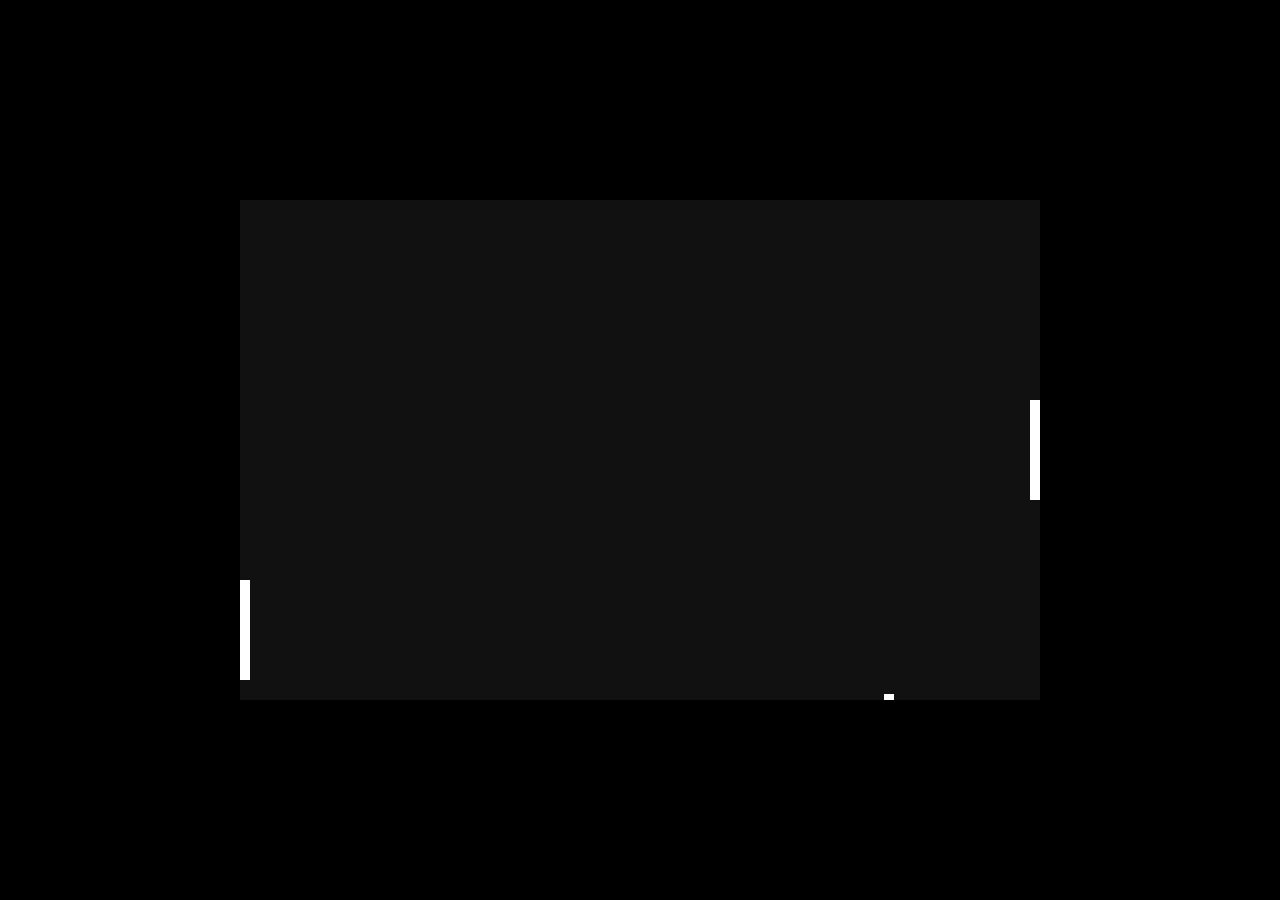
==== index.html @ 289d3db4 "add pong game" ====
<!DOCTYPE html>
<html lang="de">
<head>
    <meta charset="UTF-8">
    <title>Pong</title>
    <style>
        body {
            margin: 0;
            background: black;
            display: flex;
            justify-content: center;
            align-items: center;
            height: 100vh;
        }
        canvas {
            background: #111;
        }
    </style>
</head>
<body>

<canvas id="game" width="800" height="500"></canvas>

<script>
const canvas = document.getElementById("game");
const ctx = canvas.getContext("2d");

// Paddle
const paddleWidth = 10;
const paddleHeight = 100;

let leftY = 200;
let rightY = 200;

// Ball
let ballX = 400;
let ballY = 250;
let ballSize = 10;

let ballSpeedX = 4;
let ballSpeedY = 4;

// Steuerung
let upPressed = false;
let downPressed = false;

document.addEventListener("keydown", (e) => {
    if (e.key === "ArrowUp") upPressed = true;
    if (e.key === "ArrowDown") downPressed = true;
});

document.addEventListener("keyup", (e) => {
    if (e.key === "ArrowUp") upPressed = false;
    if (e.key === "ArrowDown") downPressed = false;
});

// Spiel-Loop
function draw() {
    ctx.clearRect(0, 0, canvas.width, canvas.height);

    // Spieler bewegen
    if (upPressed) rightY -= 5;
    if (downPressed) rightY += 5;

    // einfache KI links
    if (ballY < leftY + paddleHeight / 2) leftY -= 3;
    if (ballY > leftY + paddleHeight / 2) leftY += 3;

    // Ball bewegen
    ballX += ballSpeedX;
    ballY += ballSpeedY;

    // Kollision oben/unten
    if (ballY <= 0 || ballY >= canvas.height) {
        ballSpeedY *= -1;
    }

    // Kollision links
    if (
        ballX <= paddleWidth &&
        ballY > leftY &&
        ballY < leftY + paddleHeight
    ) {
        ballSpeedX *= -1;
    }

    // Kollision rechts
    if (
        ballX >= canvas.width - paddleWidth &&
        ballY > rightY &&
        ballY < rightY + paddleHeight
    ) {
        ballSpeedX *= -1;
    }

    // Reset wenn raus
    if (ballX < 0 || ballX > canvas.width) {
        ballX = 400;
        ballY = 250;
    }

    // Zeichnen
    ctx.fillStyle = "white";

    // linkes Paddle
    ctx.fillRect(0, leftY, paddleWidth, paddleHeight);

    // rechtes Paddle
    ctx.fillRect(canvas.width - paddleWidth, rightY, paddleWidth, paddleHeight);

    // Ball
    ctx.fillRect(ballX, ballY, ballSize, ballSize);

    requestAnimationFrame(draw);
}

draw();
</script>

</body>
</html>
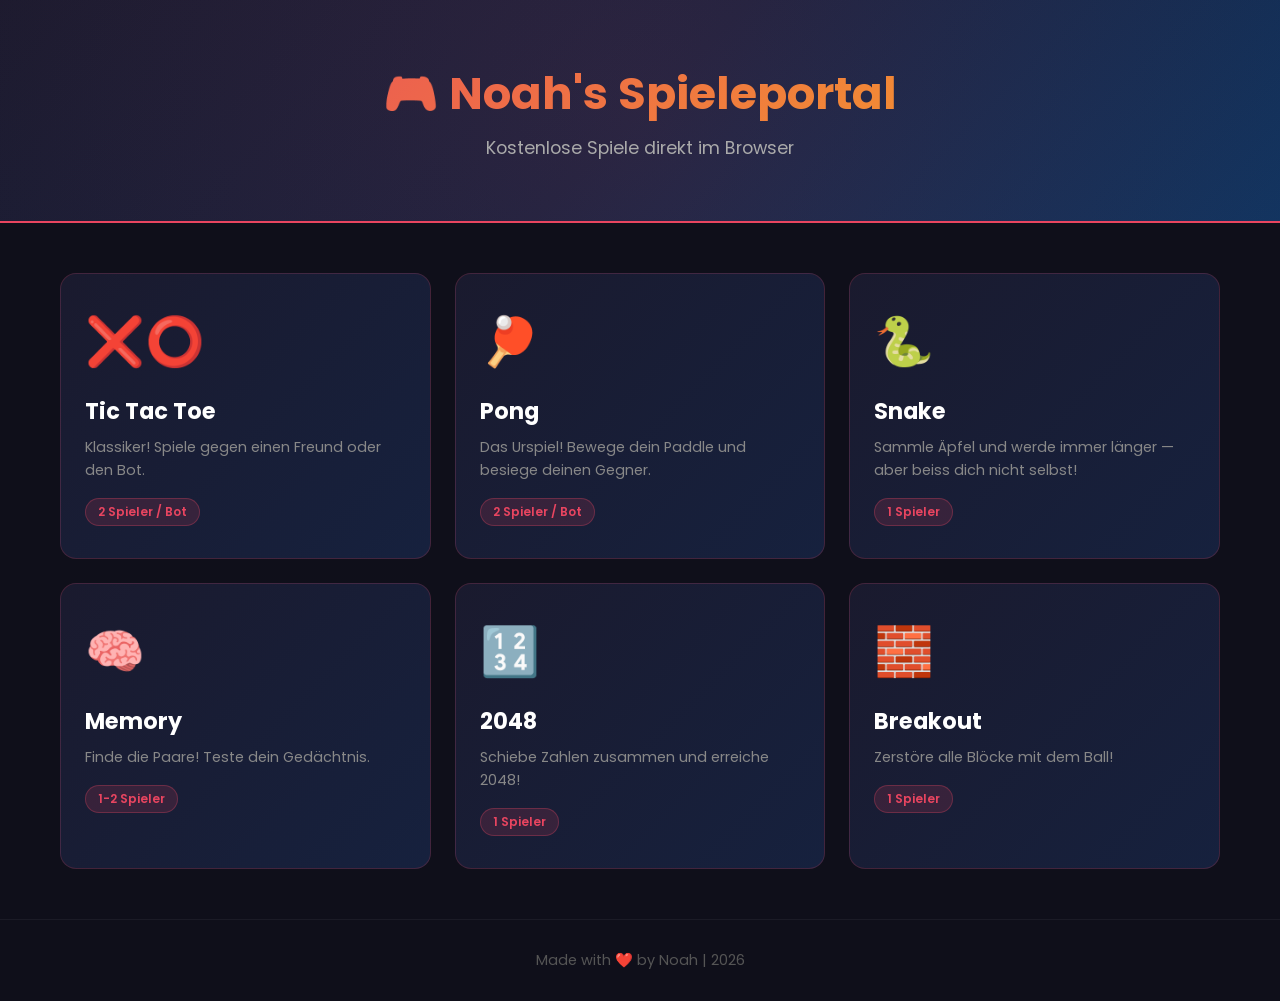
==== commit 7fd9f478: "neuer Spiele Server" ====
--- a/index.html
+++ b/index.html
@@ -1,121 +1,69 @@
-<!DOCTYPE html>
-<html lang="de">
-<head>
-    <meta charset="UTF-8">
-    <title>Pong</title>
-    <style>
-        body {
-            margin: 0;
-            background: black;
-            display: flex;
-            justify-content: center;
-            align-items: center;
-            height: 100vh;
-        }
-        canvas {
-            background: #111;
-        }
-    </style>
-</head>
-<body>
-
-<canvas id="game" width="800" height="500"></canvas>
-
-<script>
-const canvas = document.getElementById("game");
-const ctx = canvas.getContext("2d");
-
-// Paddle
-const paddleWidth = 10;
-const paddleHeight = 100;
-
-let leftY = 200;
-let rightY = 200;
-
-// Ball
-let ballX = 400;
-let ballY = 250;
-let ballSize = 10;
-
-let ballSpeedX = 4;
-let ballSpeedY = 4;
-
-// Steuerung
-let upPressed = false;
-let downPressed = false;
-
-document.addEventListener("keydown", (e) => {
-    if (e.key === "ArrowUp") upPressed = true;
-    if (e.key === "ArrowDown") downPressed = true;
-});
-
-document.addEventListener("keyup", (e) => {
-    if (e.key === "ArrowUp") upPressed = false;
-    if (e.key === "ArrowDown") downPressed = false;
-});
-
-// Spiel-Loop
-function draw() {
-    ctx.clearRect(0, 0, canvas.width, canvas.height);
-
-    // Spieler bewegen
-    if (upPressed) rightY -= 5;
-    if (downPressed) rightY += 5;
-
-    // einfache KI links
-    if (ballY < leftY + paddleHeight / 2) leftY -= 3;
-    if (ballY > leftY + paddleHeight / 2) leftY += 3;
-
-    // Ball bewegen
-    ballX += ballSpeedX;
-    ballY += ballSpeedY;
-
-    // Kollision oben/unten
-    if (ballY <= 0 || ballY >= canvas.height) {
-        ballSpeedY *= -1;
-    }
-
-    // Kollision links
-    if (
-        ballX <= paddleWidth &&
-        ballY > leftY &&
-        ballY < leftY + paddleHeight
-    ) {
-        ballSpeedX *= -1;
-    }
-
-    // Kollision rechts
-    if (
-        ballX >= canvas.width - paddleWidth &&
-        ballY > rightY &&
-        ballY < rightY + paddleHeight
-    ) {
-        ballSpeedX *= -1;
-    }
-
-    // Reset wenn raus
-    if (ballX < 0 || ballX > canvas.width) {
-        ballX = 400;
-        ballY = 250;
-    }
-
-    // Zeichnen
-    ctx.fillStyle = "white";
-
-    // linkes Paddle
-    ctx.fillRect(0, leftY, paddleWidth, paddleHeight);
-
-    // rechtes Paddle
-    ctx.fillRect(canvas.width - paddleWidth, rightY, paddleWidth, paddleHeight);
-
-    // Ball
-    ctx.fillRect(ballX, ballY, ballSize, ballSize);
-
-    requestAnimationFrame(draw);
-}
-
-draw();
-</script>
-
-</body>
-</html>+<!DOCTYPE html>
+<html lang="de">
+<head>
+    <meta charset="UTF-8">
+    <meta name="viewport" content="width=device-width, initial-scale=1.0">
+    <title>🎮 Noah's Spieleportal</title>
+    <link rel="stylesheet" href="css/style.css">
+    <link rel="preconnect" href="https://fonts.googleapis.com">
+    <link href="https://fonts.googleapis.com/css2?family=Poppins:wght@400;600;700&display=swap" rel="stylesheet">
+</head>
+<body>
+    <header>
+        <div class="header-content">
+            <h1>🎮 Noah's Spieleportal</h1>
+            <p>Kostenlose Spiele direkt im Browser</p>
+        </div>
+    </header>
+
+    <main>
+        <section class="games-grid">
+            <a href="games/tictactoe.html" class="game-card">
+                <div class="game-icon">❌⭕</div>
+                <h2>Tic Tac Toe</h2>
+                <p>Klassiker! Spiele gegen einen Freund oder den Bot.</p>
+                <span class="game-tag">2 Spieler / Bot</span>
+            </a>
+
+            <a href="games/pong.html" class="game-card">
+                <div class="game-icon">🏓</div>
+                <h2>Pong</h2>
+                <p>Das Urspiel! Bewege dein Paddle und besiege deinen Gegner.</p>
+                <span class="game-tag">2 Spieler / Bot</span>
+            </a>
+
+            <a href="games/snake.html" class="game-card">
+                <div class="game-icon">🐍</div>
+                <h2>Snake</h2>
+                <p>Sammle Äpfel und werde immer länger — aber beiss dich nicht selbst!</p>
+                <span class="game-tag">1 Spieler</span>
+            </a>
+
+            <a href="games/memory.html" class="game-card">
+                <div class="game-icon">🧠</div>
+                <h2>Memory</h2>
+                <p>Finde die Paare! Teste dein Gedächtnis.</p>
+                <span class="game-tag">1-2 Spieler</span>
+            </a>
+
+            <a href="games/2048.html" class="game-card">
+                <div class="game-icon">🔢</div>
+                <h2>2048</h2>
+                <p>Schiebe Zahlen zusammen und erreiche 2048!</p>
+                <span class="game-tag">1 Spieler</span>
+            </a>
+
+            <a href="games/breakout.html" class="game-card">
+                <div class="game-icon">🧱</div>
+                <h2>Breakout</h2>
+                <p>Zerstöre alle Blöcke mit dem Ball!</p>
+                <span class="game-tag">1 Spieler</span>
+            </a>
+        </section>
+    </main>
+
+    <footer>
+        <p>Made with ❤️ by Noah | 2026</p>
+    </footer>
+</body>
+</html>
--- a/css/style.css
+++ b/css/style.css
@@ -0,0 +1,267 @@
+* {
+    margin: 0;
+    padding: 0;
+    box-sizing: border-box;
+}
+
+body {
+    font-family: 'Poppins', sans-serif;
+    background: #0f0f1a;
+    color: #fff;
+    min-height: 100vh;
+}
+
+/* HEADER */
+header {
+    background: linear-gradient(135deg, #1a1a2e 0%, #16213e 50%, #0f3460 100%);
+    padding: 60px 20px;
+    text-align: center;
+    border-bottom: 2px solid #e94560;
+    position: relative;
+    overflow: hidden;
+}
+
+header::before {
+    content: '';
+    position: absolute;
+    top: -50%;
+    left: -50%;
+    width: 200%;
+    height: 200%;
+    background: radial-gradient(circle, rgba(233,69,96,0.1) 0%, transparent 60%);
+    animation: pulse 4s ease-in-out infinite;
+}
+
+@keyframes pulse {
+    0%, 100% { transform: scale(1); opacity: 0.5; }
+    50% { transform: scale(1.1); opacity: 1; }
+}
+
+header h1 {
+    font-size: 2.8rem;
+    font-weight: 700;
+    background: linear-gradient(135deg, #e94560, #f5a623);
+    -webkit-background-clip: text;
+    -webkit-text-fill-color: transparent;
+    background-clip: text;
+    position: relative;
+    z-index: 1;
+}
+
+header p {
+    font-size: 1.1rem;
+    color: #aaa;
+    margin-top: 8px;
+    position: relative;
+    z-index: 1;
+}
+
+/* MAIN */
+main {
+    max-width: 1200px;
+    margin: 0 auto;
+    padding: 50px 20px;
+}
+
+/* GAMES GRID */
+.games-grid {
+    display: grid;
+    grid-template-columns: repeat(auto-fill, minmax(300px, 1fr));
+    gap: 24px;
+}
+
+.game-card {
+    background: linear-gradient(135deg, #1a1a2e, #16213e);
+    border: 1px solid rgba(233, 69, 96, 0.2);
+    border-radius: 16px;
+    padding: 32px 24px;
+    text-decoration: none;
+    color: #fff;
+    transition: all 0.3s ease;
+    position: relative;
+    overflow: hidden;
+    cursor: pointer;
+}
+
+.game-card::before {
+    content: '';
+    position: absolute;
+    top: 0;
+    left: 0;
+    right: 0;
+    bottom: 0;
+    background: linear-gradient(135deg, rgba(233,69,96,0.05), transparent);
+    opacity: 0;
+    transition: opacity 0.3s ease;
+}
+
+.game-card:hover {
+    transform: translateY(-6px);
+    border-color: #e94560;
+    box-shadow: 0 20px 40px rgba(233, 69, 96, 0.2);
+}
+
+.game-card:hover::before {
+    opacity: 1;
+}
+
+.game-icon {
+    font-size: 3rem;
+    margin-bottom: 16px;
+    display: block;
+}
+
+.game-card h2 {
+    font-size: 1.4rem;
+    font-weight: 700;
+    margin-bottom: 8px;
+    color: #fff;
+}
+
+.game-card p {
+    font-size: 0.9rem;
+    color: #888;
+    line-height: 1.6;
+    margin-bottom: 16px;
+}
+
+.game-tag {
+    display: inline-block;
+    background: rgba(233, 69, 96, 0.15);
+    color: #e94560;
+    border: 1px solid rgba(233, 69, 96, 0.3);
+    padding: 4px 12px;
+    border-radius: 20px;
+    font-size: 0.75rem;
+    font-weight: 600;
+}
+
+/* FOOTER */
+footer {
+    text-align: center;
+    padding: 30px;
+    color: #555;
+    font-size: 0.9rem;
+    border-top: 1px solid rgba(255,255,255,0.05);
+}
+
+/* GAME PAGE SHARED STYLES */
+.game-page {
+    background: #0f0f1a;
+    min-height: 100vh;
+    display: flex;
+    flex-direction: column;
+    align-items: center;
+    font-family: 'Poppins', sans-serif;
+    color: #fff;
+}
+
+.game-header {
+    width: 100%;
+    background: linear-gradient(135deg, #1a1a2e, #16213e);
+    padding: 20px;
+    display: flex;
+    align-items: center;
+    gap: 16px;
+    border-bottom: 2px solid #e94560;
+}
+
+.back-btn {
+    color: #e94560;
+    text-decoration: none;
+    font-weight: 600;
+    font-size: 1rem;
+    transition: color 0.2s;
+}
+
+.back-btn:hover { color: #f5a623; }
+
+.game-header h1 {
+    font-size: 1.5rem;
+    font-weight: 700;
+}
+
+.game-container {
+    flex: 1;
+    display: flex;
+    flex-direction: column;
+    align-items: center;
+    justify-content: center;
+    padding: 30px 20px;
+    width: 100%;
+}
+
+.mode-selector {
+    display: flex;
+    gap: 12px;
+    margin-bottom: 24px;
+}
+
+.mode-btn {
+    background: rgba(233,69,96,0.1);
+    border: 2px solid rgba(233,69,96,0.3);
+    color: #fff;
+    padding: 10px 24px;
+    border-radius: 30px;
+    font-family: 'Poppins', sans-serif;
+    font-size: 0.9rem;
+    font-weight: 600;
+    cursor: pointer;
+    transition: all 0.2s;
+}
+
+.mode-btn.active, .mode-btn:hover {
+    background: #e94560;
+    border-color: #e94560;
+}
+
+.btn {
+    background: linear-gradient(135deg, #e94560, #c73652);
+    color: #fff;
+    border: none;
+    padding: 12px 32px;
+    border-radius: 30px;
+    font-family: 'Poppins', sans-serif;
+    font-size: 1rem;
+    font-weight: 600;
+    cursor: pointer;
+    transition: all 0.2s;
+    margin-top: 16px;
+}
+
+.btn:hover {
+    transform: translateY(-2px);
+    box-shadow: 0 8px 20px rgba(233,69,96,0.4);
+}
+
+.status-text {
+    font-size: 1.2rem;
+    font-weight: 600;
+    margin-bottom: 16px;
+    color: #f5a623;
+    min-height: 30px;
+    text-align: center;
+}
+
+.score-board {
+    display: flex;
+    gap: 40px;
+    margin-bottom: 20px;
+}
+
+.score-item {
+    text-align: center;
+}
+
+.score-item .label {
+    font-size: 0.8rem;
+    color: #888;
+    text-transform: uppercase;
+    letter-spacing: 1px;
+}
+
+.score-item .value {
+    font-size: 2rem;
+    font-weight: 700;
+    color: #e94560;
+}
